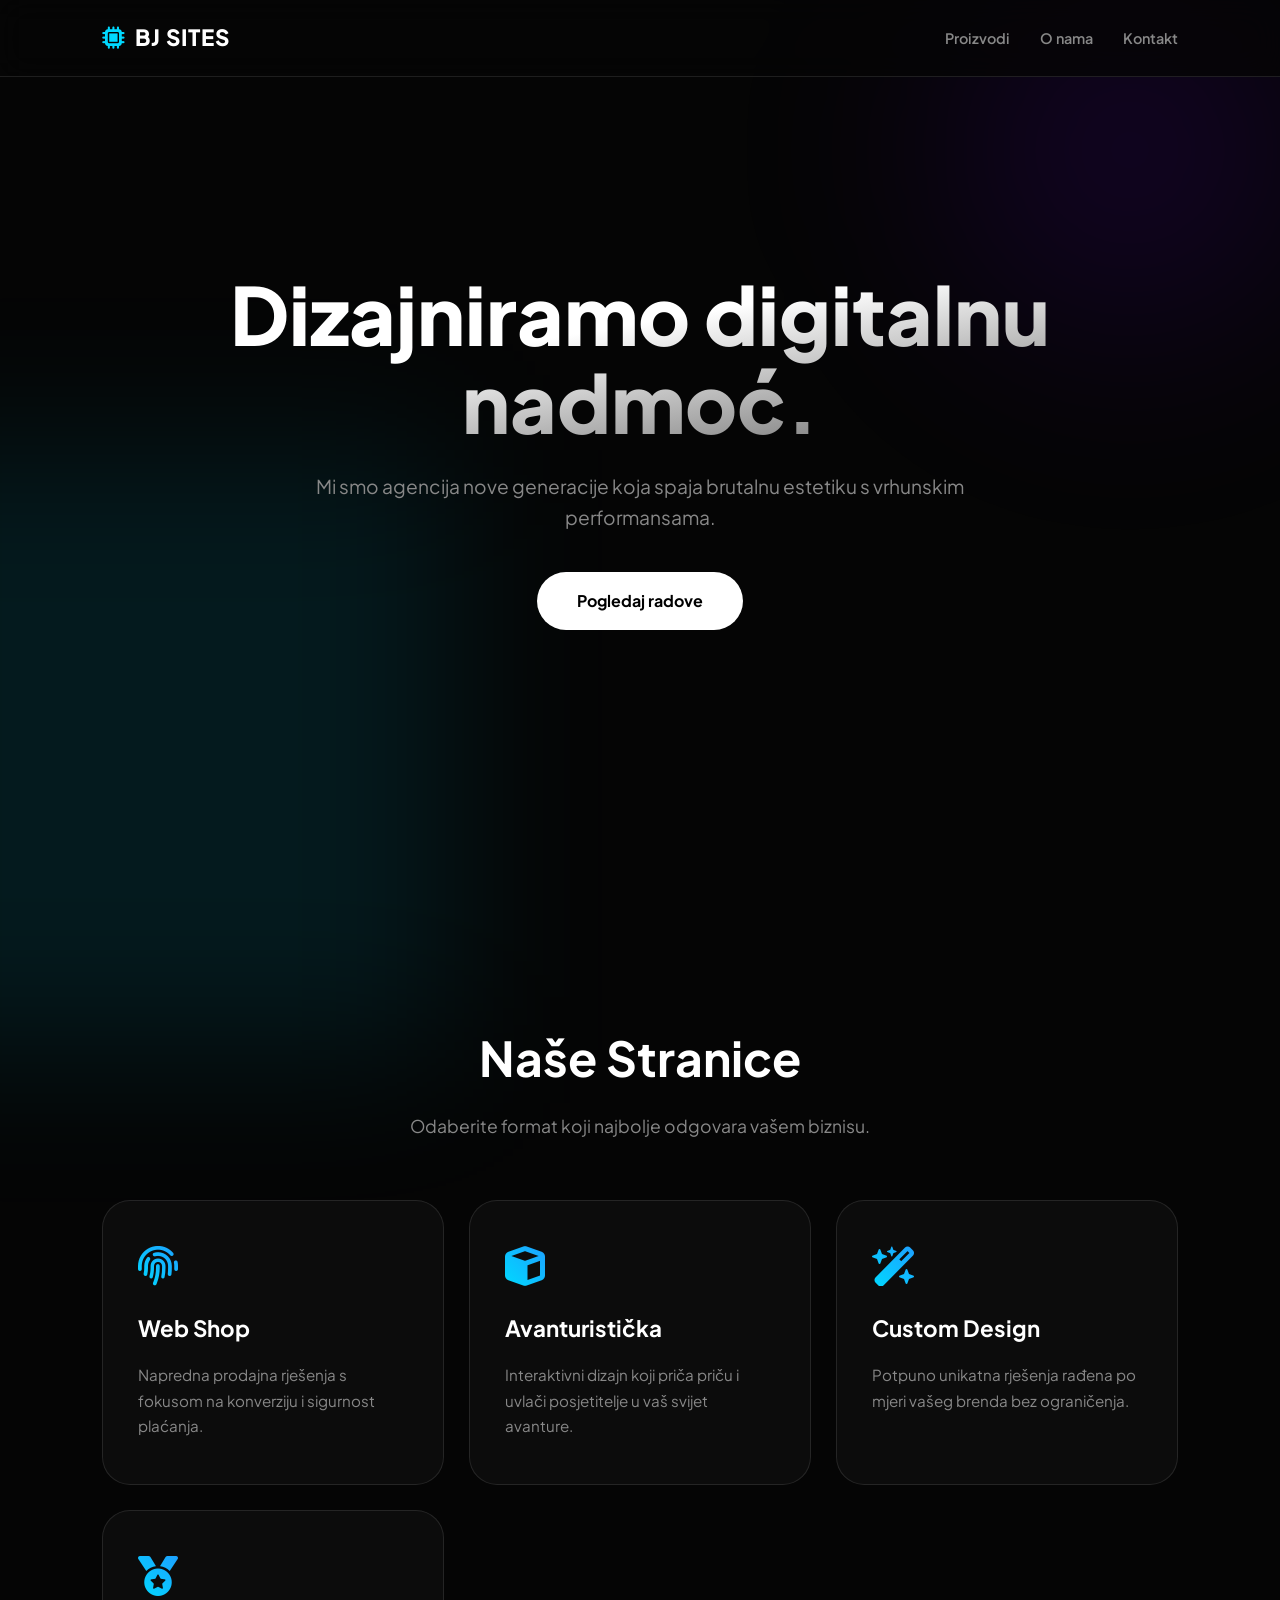
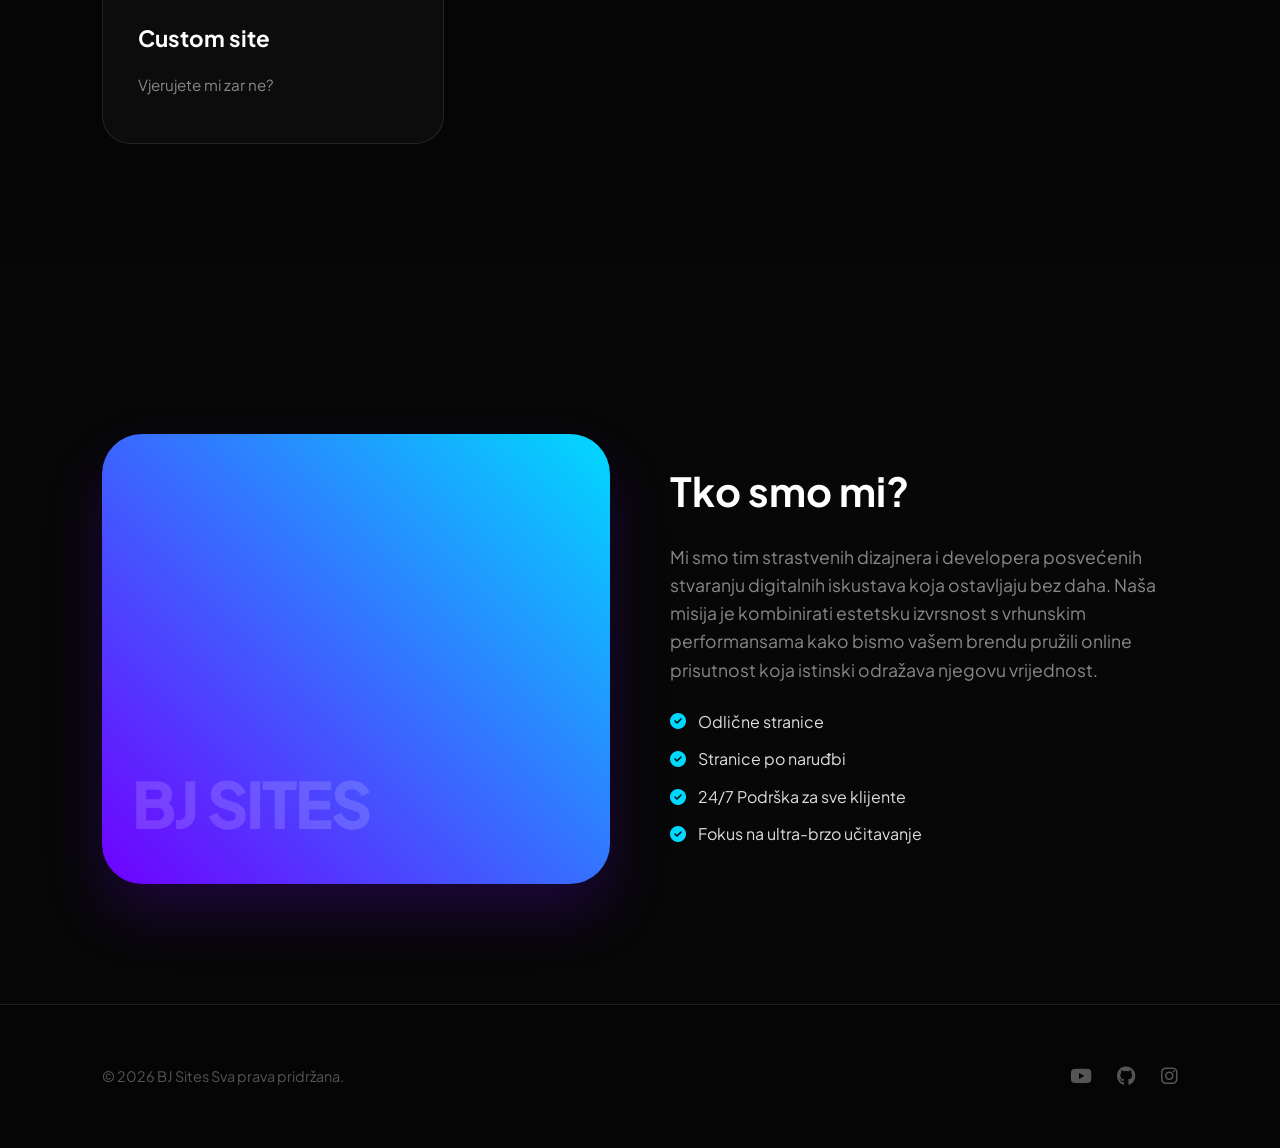
==== index.html @ 7a5087a1 "Initial Commit" ====
<!DOCTYPE html>
<html lang="hr">

<head>
    <meta charset="UTF-8">
    <meta name="viewport" content="width=device-width, initial-scale=1.0">
    <title>BJ Sites | Digitalna Nadmoć</title>
    <link href="https://fonts.googleapis.com/css2?family=Plus+Jakarta+Sans:wght@300;400;600;800&display=swap" rel="stylesheet">
    <link rel="stylesheet" href="https://cdnjs.cloudflare.com/ajax/libs/font-awesome/6.4.0/css/all.min.css">
    
    <style>
        :root {
            --accent: #7000ff;
            --accent-light: #00d9ff;
            --bg: #050505;
            --card-bg: rgba(255, 255, 255, 0.03);
            --border: rgba(255, 255, 255, 0.1);
            --text-gray: #888;
        }

        * {
            margin: 0;
            padding: 0;
            box-sizing: border-box;
            font-family: 'Plus Jakarta Sans', sans-serif;
            scroll-behavior: smooth;
        }

        body {
            background-color: var(--bg);
            color: #fff;
            overflow-x: hidden;
            line-height: 1.6;
        }

        /* Pozadinski efekti */
        .blob {
            position: fixed;
            width: 600px;
            height: 600px;
            background: radial-gradient(circle, rgba(112, 0, 255, 0.15) 0%, transparent 70%);
            z-index: -1;
            filter: blur(80px);
        }

        /* Navigacija */
        nav {
            display: flex;
            justify-content: space-between;
            align-items: center;
            padding: 20px 8%;
            position: fixed;
            width: 100%;
            top: 0;
            background: rgba(5, 5, 5, 0.8);
            backdrop-filter: blur(15px);
            z-index: 1000;
            border-bottom: 1px solid var(--border);
        }

        .logo {
            font-size: 1.4rem;
            font-weight: 800;
            display: flex;
            align-items: center;
            gap: 10px;
            color: #fff;
            text-decoration: none;
            letter-spacing: 1px;
        }

        .logo i {
            color: var(--accent-light);
        }

        nav ul {
            display: flex;
            list-style: none;
            gap: 30px;
        }

        nav ul a {
            text-decoration: none;
            color: var(--text-gray);
            transition: 0.3s;
            font-size: 0.9rem;
            font-weight: 600;
        }

        nav ul a:hover {
            color: var(--accent-light);
        }

        /* Hero Sekcija */
        header {
            height: 100vh;
            display: flex;
            flex-direction: column;
            justify-content: center;
            align-items: center;
            text-align: center;
            padding: 0 10%;
        }

        header h1 {
            font-size: clamp(2.5rem, 8vw, 5rem);
            line-height: 1.1;
            margin-bottom: 25px;
            background: linear-gradient(to bottom right, #fff 40%, #555);
            background-clip: text;
            -webkit-background-clip: text;
            -webkit-text-fill-color: transparent;
            font-weight: 800;
        }

        header p {
            color: var(--text-gray);
            max-width: 650px;
            margin-bottom: 40px;
            font-size: 1.2rem;
        }

        .btn-main {
            padding: 16px 40px;
            background: #fff;
            color: #000;
            border-radius: 50px;
            text-decoration: none;
            font-weight: 700;
            transition: 0.4s;
            border: none;
            cursor: pointer;
        }

        .btn-main:hover {
            transform: scale(1.05) translateY(-3px);
            box-shadow: 0 15px 30px rgba(255, 255, 255, 0.1);
            background: var(--accent-light);
        }

        /* Sekcije općenito */
        .section {
            padding: 120px 8%;
        }

        .section-title {
            font-size: clamp(2rem, 5vw, 3rem);
            margin-bottom: 15px;
            text-align: center;
        }

        .section-subtitle {
            color: var(--text-gray);
            text-align: center;
            margin-bottom: 60px;
            font-size: 1.1rem;
        }

        /* Kartice (Cards) Grid */
        .cards-grid {
            display: grid;
            grid-template-columns: repeat(auto-fit, minmax(280px, 1fr));
            gap: 25px;
        }

        .card {
            background: var(--card-bg);
            border: 1px solid var(--border);
            padding: 45px 35px;
            border-radius: 28px;
            transition: all 0.4s cubic-bezier(0.175, 0.885, 0.32, 1.275);
            position: relative;
            overflow: hidden;
            display: flex;
            flex-direction: column;
            height: 100%;
        }

        .card:hover {
            transform: translateY(-12px);
            border-color: var(--accent-light);
            background: rgba(255, 255, 255, 0.06);
            box-shadow: 0 25px 50px rgba(0, 0, 0, 0.5);
        }

        .card i {
    font-size: 2.5rem;
    margin-bottom: 25px;
    
    /* 1. Definisanje gradijenta kao pozadine */
    background: linear-gradient(45deg, var(--accent-light), var(--accent));
    
    /* 2. Isecanje pozadine na tekst */
    -webkit-background-clip: text;
    background-clip: text; /* Standardna verzija radi bolje kompatibilnosti */
    
    /* 3. Postavljanje boje teksta na transparentno (OVO JE KLJUČNO) */
    -webkit-text-fill-color: transparent; 
    color: transparent; /* Fallback */
}

        .card h3 {
            font-size: 1.4rem;
            margin-bottom: 15px;
            font-weight: 700;
        }

        .card p {
            color: var(--text-gray);
            font-size: 0.95rem;
            line-height: 1.7;
        }

        /* O nama sekcija */
        .about-grid {
            display: grid;
            grid-template-columns: 1fr 1fr;
            gap: 60px;
            align-items: center;
            margin-top: 50px;
        }

        .about-img {
            width: 100%;
            height: 450px;
            background: linear-gradient(45deg, var(--accent), var(--accent-light));
            border-radius: 40px;
            position: relative;
            box-shadow: 0 30px 60px rgba(112, 0, 255, 0.2);
        }

        .about-tag {
            position: absolute;
            bottom: 30px;
            left: 30px;
            font-weight: 900;
            font-size: 4rem;
            opacity: 0.15;
            letter-spacing: -2px;
        }

        .check-list {
            list-style: none;
            margin-top: 25px;
        }

        .check-list li {
            margin-bottom: 12px;
            display: flex;
            align-items: center;
            gap: 12px;
            color: #ddd;
        }

        .check-list i {
            color: var(--accent-light);
        }

        /* Footer */
        footer {
            padding: 60px 8%;
            border-top: 1px solid var(--border);
            display: flex;
            justify-content: space-between;
            align-items: center;
            color: #555;
            font-size: 0.9rem;
        }

        .social-icons {
            display: flex;
            gap: 25px;
        }

        .social-icons i {
            font-size: 1.2rem;
            cursor: pointer;
            transition: 0.3s;
        }

        .social-icons i:hover {
            color: var(--accent-light);
        }

        /* Mobitel prilagodba */
        @media (max-width: 992px) {
            .about-grid { grid-template-columns: 1fr; }
            nav ul { display: none; }
            header h1 { font-size: 3.5rem; }
        }
    </style>
</head>

<body>

    <div class="blob" style="top: -150px; right: -150px;"></div>
    <div class="blob" style="bottom: -150px; left: -150px; background: rgba(0, 217, 255, 0.1);"></div>

    <nav>
        <a href="#" class="logo"><i class="fas fa-microchip"></i> BJ SITES</a>
        <ul>
            <li><a href="#proizvodi">Proizvodi</a></li>
            <li><a href="#onama">O nama</a></li>
            <li><a href="#kontakt">Kontakt</a></li>
        </ul>
    </nav>

    <header>
        <h1>Dizajniramo digitalnu nadmoć.</h1>
        <p>Mi smo agencija nove generacije koja spaja brutalnu estetiku s vrhunskim performansama.</p>
        <a href="#proizvodi" class="btn-main">Pogledaj radove</a>
    </header>

    <section id="proizvodi" class="section">
        <h2 class="section-title">Naše Stranice</h2>
        <p class="section-subtitle">Odaberite format koji najbolje odgovara vašem biznisu.</p>
        
        <div class="cards-grid">
            <div class="card">
                <i class="fas fa-fingerprint"></i>
                <h3>Web Shop</h3>
                <p>Napredna prodajna rješenja s fokusom na konverziju i sigurnost plaćanja.</p>
            </div>

            <div class="card">
                <i class="fas fa-cube"></i>
                <h3>Avanturistička</h3>
                <p>Interaktivni dizajn koji priča priču i uvlači posjetitelje u vaš svijet avanture.</p>
            </div>

            <div class="card">
                <i class="fas fa-wand-magic-sparkles"></i>
                <h3>Custom Design</h3>
                <p>Potpuno unikatna rješenja rađena po mjeri vašeg brenda bez ograničenja.</p>
            </div>

            <div class="card">
                <i class="fas fa-medal"></i>
                <h3>Custom site</h3>
                <p>Vjerujete mi zar ne?</p>
            </div>
        </div>
    </section>

    <section id="onama" class="section" style="background: rgba(255,255,255,0.01);">
        <div class="about-grid">
            <div class="about-img">
                <div class="about-tag">BJ SITES</div>
            </div>
            <div>
                <h2 style="font-size: 2.5rem; margin-bottom: 20px;">Tko smo mi?</h2>
                <p style="color: var(--text-gray); font-size: 1.1rem;">
                    Mi smo tim strastvenih dizajnera i developera posvećenih stvaranju digitalnih iskustava koja ostavljaju bez daha. Naša misija je kombinirati estetsku izvrsnost s vrhunskim performansama kako bismo vašem brendu pružili online prisutnost koja istinski odražava njegovu vrijednost.
                </p>
                <ul class="check-list">
                    <li><i class="fas fa-check-circle"></i> Odlične stranice</li>
                    <li><i class="fas fa-check-circle"></i> Stranice po naruđbi</li>
                    <li><i class="fas fa-check-circle"></i> 24/7 Podrška za sve klijente</li>
                    <li><i class="fas fa-check-circle"></i> Fokus na ultra-brzo učitavanje</li>
                </ul>
            </div>
        </div>
    </section>

    <footer>
        <div>&copy; 2026 BJ Sites Sva prava pridržana.</div>
        <div class="social-icons">
            <i class="fab fa-youtube"></i>
            <i class="fab fa-github"></i>
            <i class="fab fa-instagram"></i>
        </div>
    </footer>

</body>
</html>
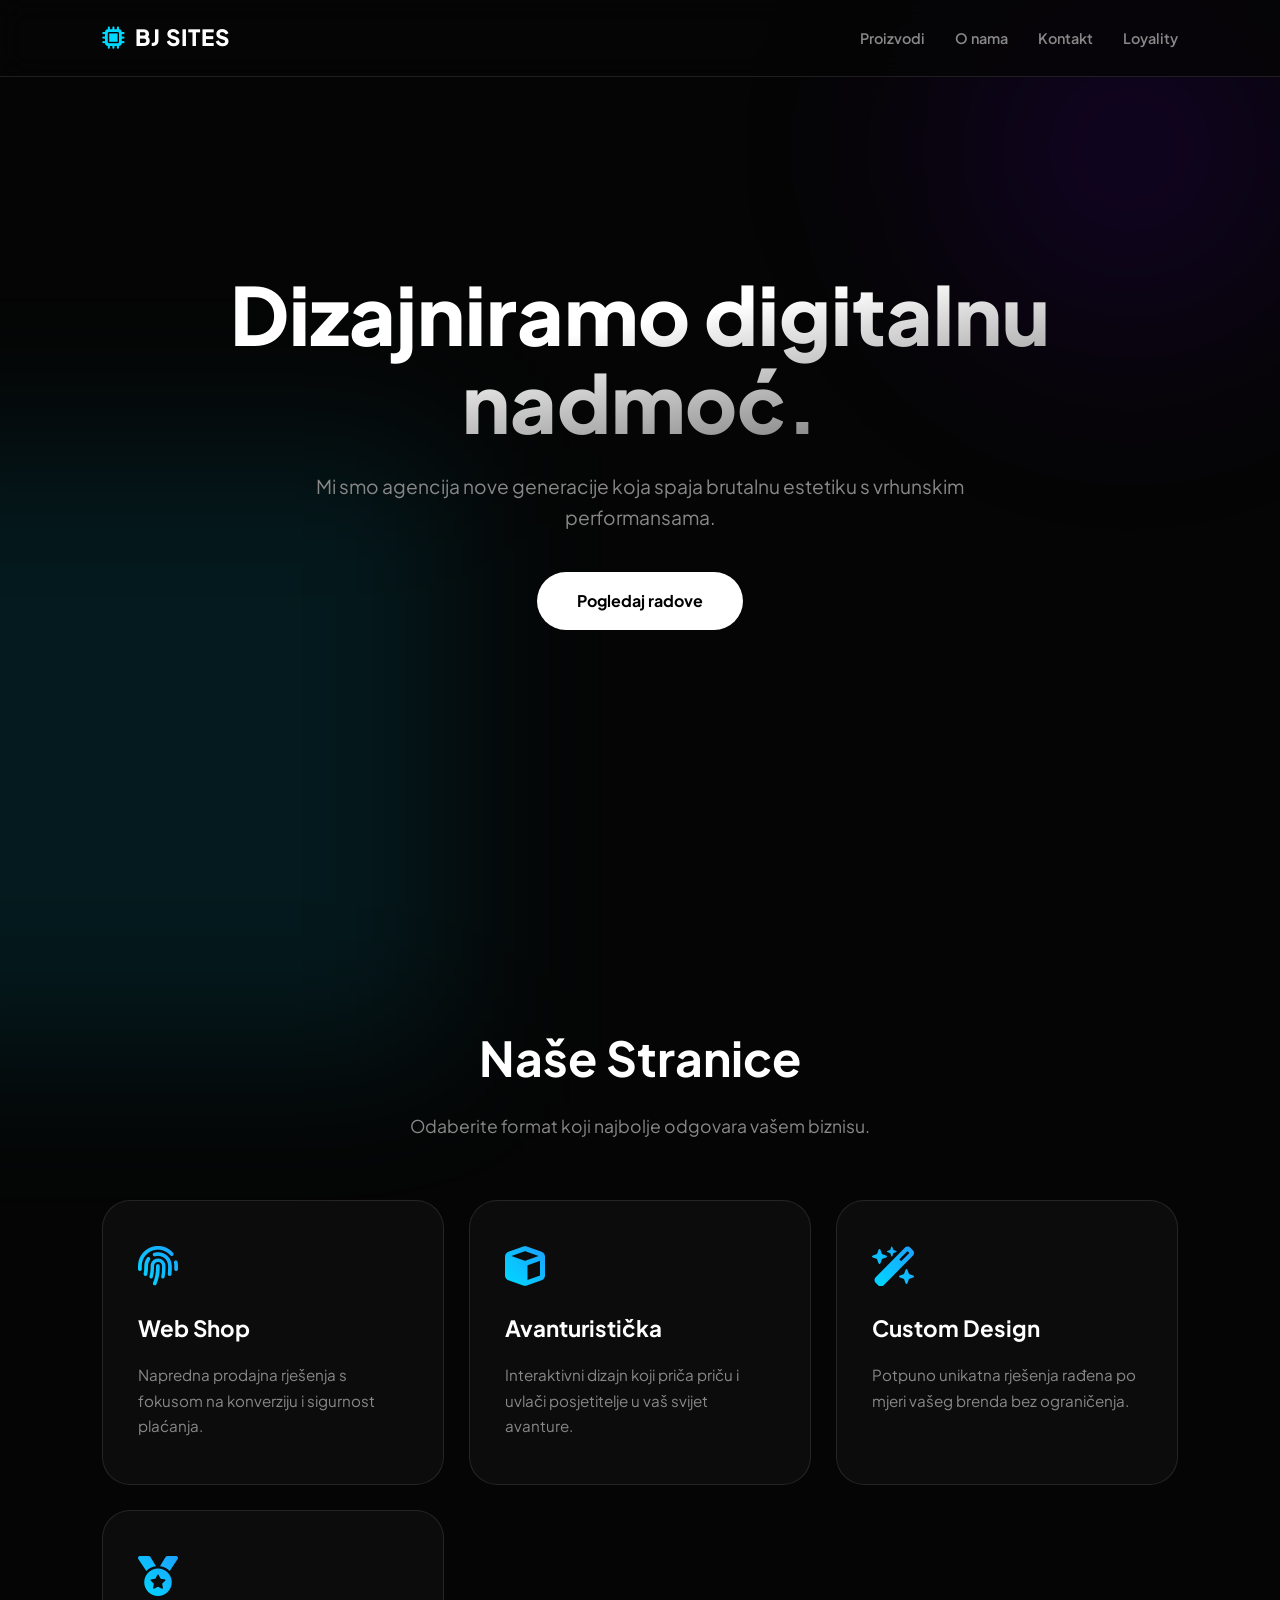
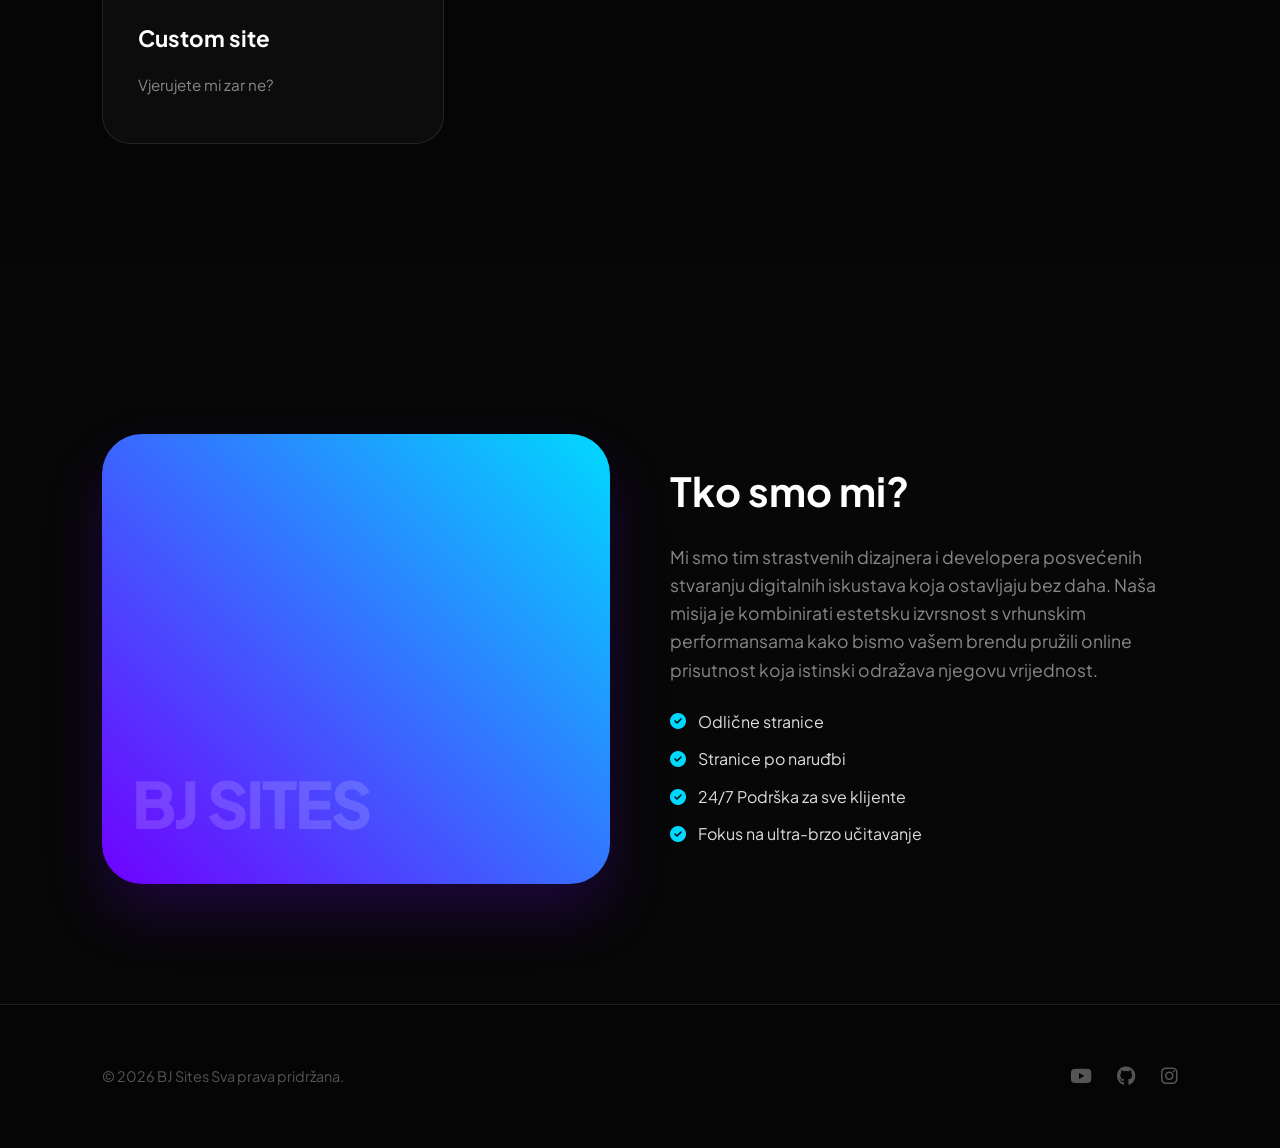
==== commit b1e2cad4: "loyality" ====
--- a/index.html
+++ b/index.html
@@ -4,291 +4,11 @@
 <head>
     <meta charset="UTF-8">
     <meta name="viewport" content="width=device-width, initial-scale=1.0">
-    <title>BJ Sites | Digitalna Nadmoć</title>
-    <link href="https://fonts.googleapis.com/css2?family=Plus+Jakarta+Sans:wght@300;400;600;800&display=swap" rel="stylesheet">
+    <title>BJ Sites</title>
+    <link href="https://fonts.googleapis.com/css2?family=Plus+Jakarta+Sans:wght@300;400;600;800&display=swap"
+        rel="stylesheet">
     <link rel="stylesheet" href="https://cdnjs.cloudflare.com/ajax/libs/font-awesome/6.4.0/css/all.min.css">
-    
-    <style>
-        :root {
-            --accent: #7000ff;
-            --accent-light: #00d9ff;
-            --bg: #050505;
-            --card-bg: rgba(255, 255, 255, 0.03);
-            --border: rgba(255, 255, 255, 0.1);
-            --text-gray: #888;
-        }
-
-        * {
-            margin: 0;
-            padding: 0;
-            box-sizing: border-box;
-            font-family: 'Plus Jakarta Sans', sans-serif;
-            scroll-behavior: smooth;
-        }
-
-        body {
-            background-color: var(--bg);
-            color: #fff;
-            overflow-x: hidden;
-            line-height: 1.6;
-        }
-
-        /* Pozadinski efekti */
-        .blob {
-            position: fixed;
-            width: 600px;
-            height: 600px;
-            background: radial-gradient(circle, rgba(112, 0, 255, 0.15) 0%, transparent 70%);
-            z-index: -1;
-            filter: blur(80px);
-        }
-
-        /* Navigacija */
-        nav {
-            display: flex;
-            justify-content: space-between;
-            align-items: center;
-            padding: 20px 8%;
-            position: fixed;
-            width: 100%;
-            top: 0;
-            background: rgba(5, 5, 5, 0.8);
-            backdrop-filter: blur(15px);
-            z-index: 1000;
-            border-bottom: 1px solid var(--border);
-        }
-
-        .logo {
-            font-size: 1.4rem;
-            font-weight: 800;
-            display: flex;
-            align-items: center;
-            gap: 10px;
-            color: #fff;
-            text-decoration: none;
-            letter-spacing: 1px;
-        }
-
-        .logo i {
-            color: var(--accent-light);
-        }
-
-        nav ul {
-            display: flex;
-            list-style: none;
-            gap: 30px;
-        }
-
-        nav ul a {
-            text-decoration: none;
-            color: var(--text-gray);
-            transition: 0.3s;
-            font-size: 0.9rem;
-            font-weight: 600;
-        }
-
-        nav ul a:hover {
-            color: var(--accent-light);
-        }
-
-        /* Hero Sekcija */
-        header {
-            height: 100vh;
-            display: flex;
-            flex-direction: column;
-            justify-content: center;
-            align-items: center;
-            text-align: center;
-            padding: 0 10%;
-        }
-
-        header h1 {
-            font-size: clamp(2.5rem, 8vw, 5rem);
-            line-height: 1.1;
-            margin-bottom: 25px;
-            background: linear-gradient(to bottom right, #fff 40%, #555);
-            background-clip: text;
-            -webkit-background-clip: text;
-            -webkit-text-fill-color: transparent;
-            font-weight: 800;
-        }
-
-        header p {
-            color: var(--text-gray);
-            max-width: 650px;
-            margin-bottom: 40px;
-            font-size: 1.2rem;
-        }
-
-        .btn-main {
-            padding: 16px 40px;
-            background: #fff;
-            color: #000;
-            border-radius: 50px;
-            text-decoration: none;
-            font-weight: 700;
-            transition: 0.4s;
-            border: none;
-            cursor: pointer;
-        }
-
-        .btn-main:hover {
-            transform: scale(1.05) translateY(-3px);
-            box-shadow: 0 15px 30px rgba(255, 255, 255, 0.1);
-            background: var(--accent-light);
-        }
-
-        /* Sekcije općenito */
-        .section {
-            padding: 120px 8%;
-        }
-
-        .section-title {
-            font-size: clamp(2rem, 5vw, 3rem);
-            margin-bottom: 15px;
-            text-align: center;
-        }
-
-        .section-subtitle {
-            color: var(--text-gray);
-            text-align: center;
-            margin-bottom: 60px;
-            font-size: 1.1rem;
-        }
-
-        /* Kartice (Cards) Grid */
-        .cards-grid {
-            display: grid;
-            grid-template-columns: repeat(auto-fit, minmax(280px, 1fr));
-            gap: 25px;
-        }
-
-        .card {
-            background: var(--card-bg);
-            border: 1px solid var(--border);
-            padding: 45px 35px;
-            border-radius: 28px;
-            transition: all 0.4s cubic-bezier(0.175, 0.885, 0.32, 1.275);
-            position: relative;
-            overflow: hidden;
-            display: flex;
-            flex-direction: column;
-            height: 100%;
-        }
-
-        .card:hover {
-            transform: translateY(-12px);
-            border-color: var(--accent-light);
-            background: rgba(255, 255, 255, 0.06);
-            box-shadow: 0 25px 50px rgba(0, 0, 0, 0.5);
-        }
-
-        .card i {
-    font-size: 2.5rem;
-    margin-bottom: 25px;
-    
-    /* 1. Definisanje gradijenta kao pozadine */
-    background: linear-gradient(45deg, var(--accent-light), var(--accent));
-    
-    /* 2. Isecanje pozadine na tekst */
-    -webkit-background-clip: text;
-    background-clip: text; /* Standardna verzija radi bolje kompatibilnosti */
-    
-    /* 3. Postavljanje boje teksta na transparentno (OVO JE KLJUČNO) */
-    -webkit-text-fill-color: transparent; 
-    color: transparent; /* Fallback */
-}
-
-        .card h3 {
-            font-size: 1.4rem;
-            margin-bottom: 15px;
-            font-weight: 700;
-        }
-
-        .card p {
-            color: var(--text-gray);
-            font-size: 0.95rem;
-            line-height: 1.7;
-        }
-
-        /* O nama sekcija */
-        .about-grid {
-            display: grid;
-            grid-template-columns: 1fr 1fr;
-            gap: 60px;
-            align-items: center;
-            margin-top: 50px;
-        }
-
-        .about-img {
-            width: 100%;
-            height: 450px;
-            background: linear-gradient(45deg, var(--accent), var(--accent-light));
-            border-radius: 40px;
-            position: relative;
-            box-shadow: 0 30px 60px rgba(112, 0, 255, 0.2);
-        }
-
-        .about-tag {
-            position: absolute;
-            bottom: 30px;
-            left: 30px;
-            font-weight: 900;
-            font-size: 4rem;
-            opacity: 0.15;
-            letter-spacing: -2px;
-        }
-
-        .check-list {
-            list-style: none;
-            margin-top: 25px;
-        }
-
-        .check-list li {
-            margin-bottom: 12px;
-            display: flex;
-            align-items: center;
-            gap: 12px;
-            color: #ddd;
-        }
-
-        .check-list i {
-            color: var(--accent-light);
-        }
-
-        /* Footer */
-        footer {
-            padding: 60px 8%;
-            border-top: 1px solid var(--border);
-            display: flex;
-            justify-content: space-between;
-            align-items: center;
-            color: #555;
-            font-size: 0.9rem;
-        }
-
-        .social-icons {
-            display: flex;
-            gap: 25px;
-        }
-
-        .social-icons i {
-            font-size: 1.2rem;
-            cursor: pointer;
-            transition: 0.3s;
-        }
-
-        .social-icons i:hover {
-            color: var(--accent-light);
-        }
-
-        /* Mobitel prilagodba */
-        @media (max-width: 992px) {
-            .about-grid { grid-template-columns: 1fr; }
-            nav ul { display: none; }
-            header h1 { font-size: 3.5rem; }
-        }
-    </style>
+    <link rel="stylesheet" href="style.css">
 </head>
 
 <body>
@@ -302,6 +22,7 @@
             <li><a href="#proizvodi">Proizvodi</a></li>
             <li><a href="#onama">O nama</a></li>
             <li><a href="#kontakt">Kontakt</a></li>
+            <li><a href="loyality.html">Loyality</a></li>
         </ul>
     </nav>
 
@@ -314,7 +35,7 @@
     <section id="proizvodi" class="section">
         <h2 class="section-title">Naše Stranice</h2>
         <p class="section-subtitle">Odaberite format koji najbolje odgovara vašem biznisu.</p>
-        
+
         <div class="cards-grid">
             <div class="card">
                 <i class="fas fa-fingerprint"></i>
@@ -350,7 +71,9 @@
             <div>
                 <h2 style="font-size: 2.5rem; margin-bottom: 20px;">Tko smo mi?</h2>
                 <p style="color: var(--text-gray); font-size: 1.1rem;">
-                    Mi smo tim strastvenih dizajnera i developera posvećenih stvaranju digitalnih iskustava koja ostavljaju bez daha. Naša misija je kombinirati estetsku izvrsnost s vrhunskim performansama kako bismo vašem brendu pružili online prisutnost koja istinski odražava njegovu vrijednost.
+                    Mi smo tim strastvenih dizajnera i developera posvećenih stvaranju digitalnih iskustava koja
+                    ostavljaju bez daha. Naša misija je kombinirati estetsku izvrsnost s vrhunskim performansama kako
+                    bismo vašem brendu pružili online prisutnost koja istinski odražava njegovu vrijednost.
                 </p>
                 <ul class="check-list">
                     <li><i class="fas fa-check-circle"></i> Odlične stranice</li>
@@ -372,4 +95,5 @@
     </footer>
 
 </body>
+
 </html>
--- a/style.css
+++ b/style.css
@@ -0,0 +1,289 @@
+ :root {
+     --accent: #7000ff;
+     --accent-light: #00d9ff;
+     --bg: #050505;
+     --card-bg: rgba(255, 255, 255, 0.03);
+     --border: rgba(255, 255, 255, 0.1);
+     --text-gray: #888;
+ }
+
+ * {
+     margin: 0;
+     padding: 0;
+     box-sizing: border-box;
+     font-family: 'Plus Jakarta Sans', sans-serif;
+     scroll-behavior: smooth;
+ }
+
+ body {
+     background-color: var(--bg);
+     color: #fff;
+     overflow-x: hidden;
+     line-height: 1.6;
+ }
+
+ /* Pozadinski efekti */
+ .blob {
+     position: fixed;
+     width: 600px;
+     height: 600px;
+     background: radial-gradient(circle, rgba(112, 0, 255, 0.15) 0%, transparent 70%);
+     z-index: -1;
+     filter: blur(80px);
+ }
+
+ /* Navigacija */
+ nav {
+     display: flex;
+     justify-content: space-between;
+     align-items: center;
+     padding: 20px 8%;
+     position: fixed;
+     width: 100%;
+     top: 0;
+     background: rgba(5, 5, 5, 0.8);
+     backdrop-filter: blur(15px);
+     z-index: 1000;
+     border-bottom: 1px solid var(--border);
+ }
+
+ .logo {
+     font-size: 1.4rem;
+     font-weight: 800;
+     display: flex;
+     align-items: center;
+     gap: 10px;
+     color: #fff;
+     text-decoration: none;
+     letter-spacing: 1px;
+ }
+
+ .logo i {
+     color: var(--accent-light);
+ }
+
+ nav ul {
+     display: flex;
+     list-style: none;
+     gap: 30px;
+ }
+
+ nav ul a {
+     text-decoration: none;
+     color: var(--text-gray);
+     transition: 0.3s;
+     font-size: 0.9rem;
+     font-weight: 600;
+ }
+
+ nav ul a:hover {
+     color: var(--accent-light);
+ }
+
+ /* Hero Sekcija */
+ header {
+     height: 100vh;
+     display: flex;
+     flex-direction: column;
+     justify-content: center;
+     align-items: center;
+     text-align: center;
+     padding: 0 10%;
+ }
+
+ header h1 {
+     font-size: clamp(2.5rem, 8vw, 5rem);
+     line-height: 1.1;
+     margin-bottom: 25px;
+     background: linear-gradient(to bottom right, #fff 40%, #555);
+     background-clip: text;
+     -webkit-background-clip: text;
+     -webkit-text-fill-color: transparent;
+     font-weight: 800;
+ }
+
+ header p {
+     color: var(--text-gray);
+     max-width: 650px;
+     margin-bottom: 40px;
+     font-size: 1.2rem;
+ }
+
+ .btn-main {
+     padding: 16px 40px;
+     background: #fff;
+     color: #000;
+     border-radius: 50px;
+     text-decoration: none;
+     font-weight: 700;
+     transition: 0.4s;
+     border: none;
+     cursor: pointer;
+ }
+
+ .btn-main:hover {
+     transform: scale(1.05) translateY(-3px);
+     box-shadow: 0 15px 30px rgba(255, 255, 255, 0.1);
+     background: var(--accent-light);
+ }
+
+ /* Sekcije općenito */
+ .section {
+     padding: 120px 8%;
+ }
+
+ .section-title {
+     font-size: clamp(2rem, 5vw, 3rem);
+     margin-bottom: 15px;
+     text-align: center;
+ }
+
+ .section-subtitle {
+     color: var(--text-gray);
+     text-align: center;
+     margin-bottom: 60px;
+     font-size: 1.1rem;
+ }
+
+ /* Kartice (Cards) Grid */
+ .cards-grid {
+     display: grid;
+     grid-template-columns: repeat(auto-fit, minmax(280px, 1fr));
+     gap: 25px;
+ }
+
+ .card {
+     background: var(--card-bg);
+     border: 1px solid var(--border);
+     padding: 45px 35px;
+     border-radius: 28px;
+     transition: all 0.4s cubic-bezier(0.175, 0.885, 0.32, 1.275);
+     position: relative;
+     overflow: hidden;
+     display: flex;
+     flex-direction: column;
+     height: 100%;
+ }
+
+ .card:hover {
+     transform: translateY(-12px);
+     border-color: var(--accent-light);
+     background: rgba(255, 255, 255, 0.06);
+     box-shadow: 0 25px 50px rgba(0, 0, 0, 0.5);
+ }
+
+ .card i {
+     font-size: 2.5rem;
+     margin-bottom: 25px;
+
+     /* 1. Definisanje gradijenta kao pozadine */
+     background: linear-gradient(45deg, var(--accent-light), var(--accent));
+
+     /* 2. Isecanje pozadine na tekst */
+     -webkit-background-clip: text;
+     background-clip: text;
+     /* Standardna verzija radi bolje kompatibilnosti */
+
+     /* 3. Postavljanje boje teksta na transparentno (OVO JE KLJUČNO) */
+     -webkit-text-fill-color: transparent;
+     color: transparent;
+     /* Fallback */
+ }
+
+ .card h3 {
+     font-size: 1.4rem;
+     margin-bottom: 15px;
+     font-weight: 700;
+ }
+
+ .card p {
+     color: var(--text-gray);
+     font-size: 0.95rem;
+     line-height: 1.7;
+ }
+
+ /* O nama sekcija */
+ .about-grid {
+     display: grid;
+     grid-template-columns: 1fr 1fr;
+     gap: 60px;
+     align-items: center;
+     margin-top: 50px;
+ }
+
+ .about-img {
+     width: 100%;
+     height: 450px;
+     background: linear-gradient(45deg, var(--accent), var(--accent-light));
+     border-radius: 40px;
+     position: relative;
+     box-shadow: 0 30px 60px rgba(112, 0, 255, 0.2);
+ }
+
+ .about-tag {
+     position: absolute;
+     bottom: 30px;
+     left: 30px;
+     font-weight: 900;
+     font-size: 4rem;
+     opacity: 0.15;
+     letter-spacing: -2px;
+ }
+
+ .check-list {
+     list-style: none;
+     margin-top: 25px;
+ }
+
+ .check-list li {
+     margin-bottom: 12px;
+     display: flex;
+     align-items: center;
+     gap: 12px;
+     color: #ddd;
+ }
+
+ .check-list i {
+     color: var(--accent-light);
+ }
+
+ /* Footer */
+ footer {
+     padding: 60px 8%;
+     border-top: 1px solid var(--border);
+     display: flex;
+     justify-content: space-between;
+     align-items: center;
+     color: #555;
+     font-size: 0.9rem;
+ }
+
+ .social-icons {
+     display: flex;
+     gap: 25px;
+ }
+
+ .social-icons i {
+     font-size: 1.2rem;
+     cursor: pointer;
+     transition: 0.3s;
+ }
+
+ .social-icons i:hover {
+     color: var(--accent-light);
+ }
+
+ /* Mobitel prilagodba */
+ @media (max-width: 992px) {
+     .about-grid {
+         grid-template-columns: 1fr;
+     }
+
+     nav ul {
+         display: none;
+     }
+
+     header h1 {
+         font-size: 3.5rem;
+     }
+ }
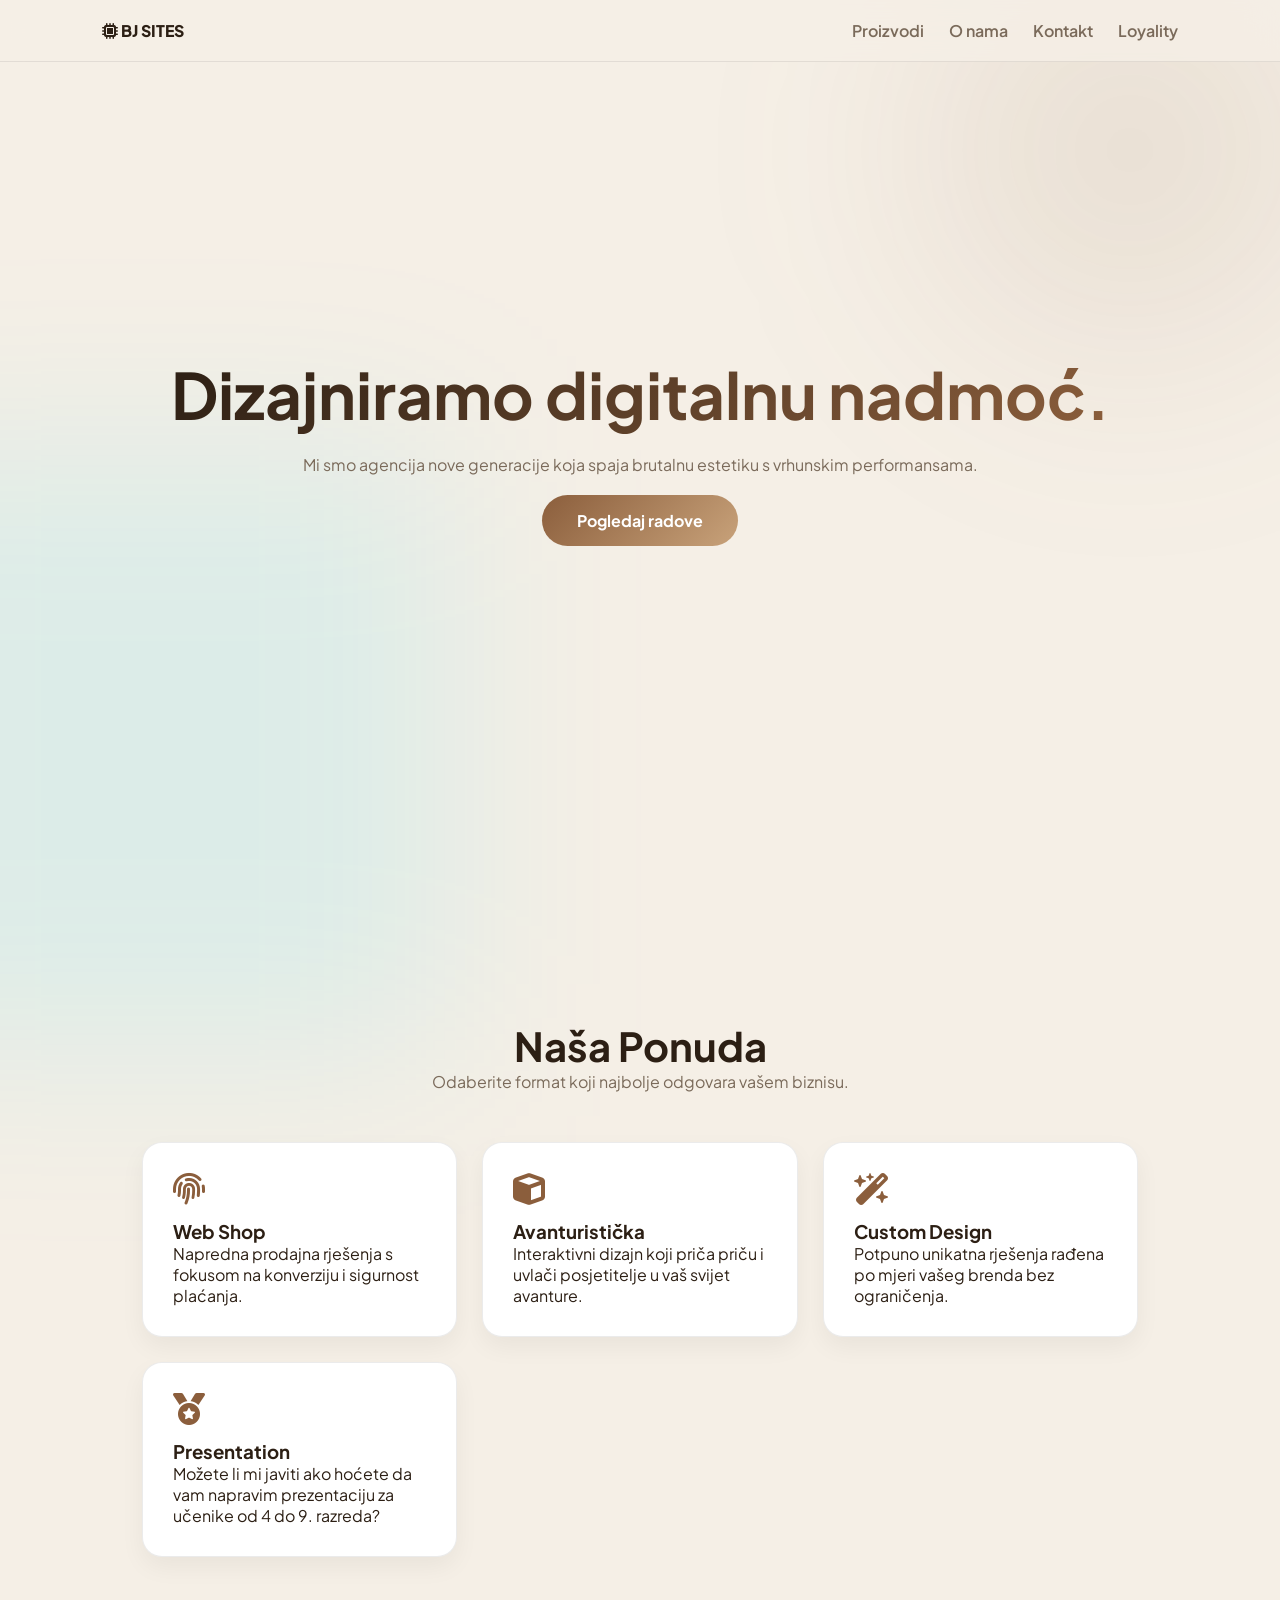
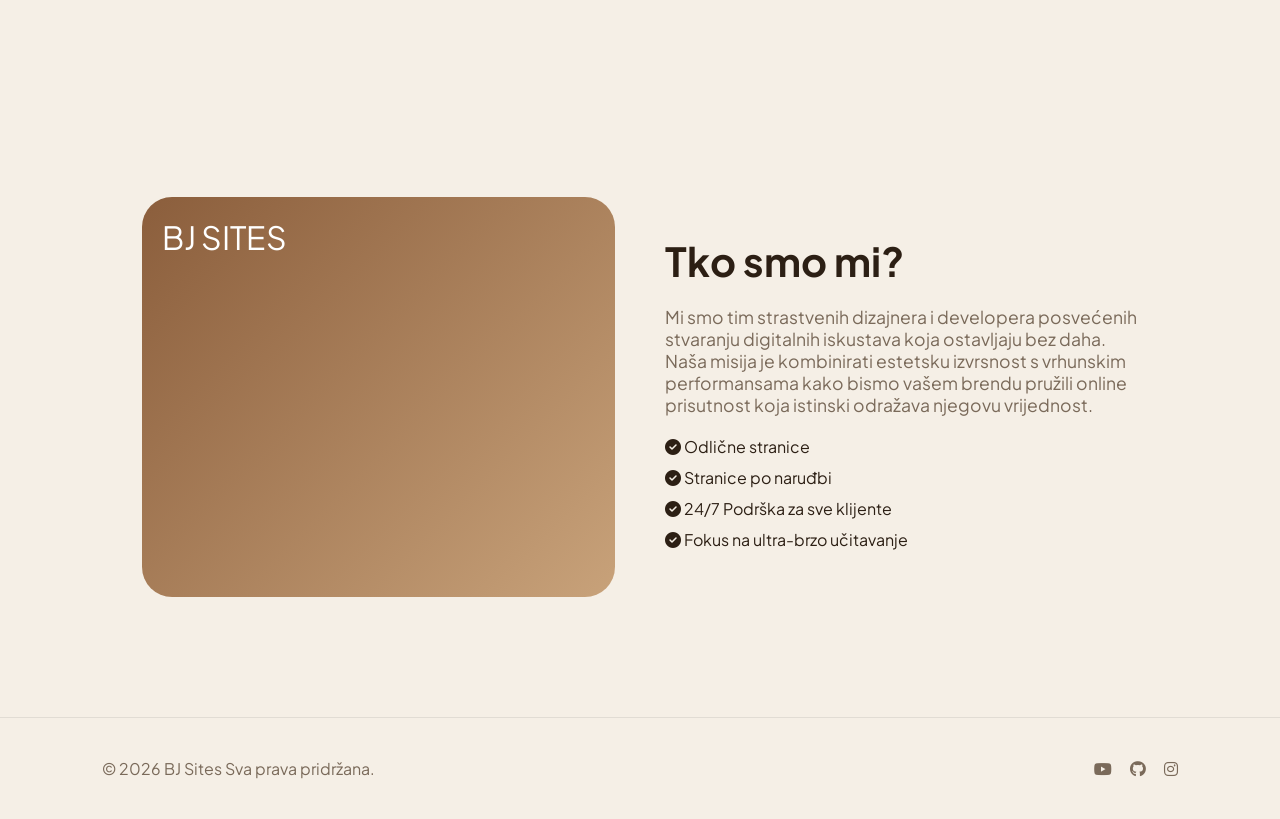
==== commit c3798b72: "pa pa matija" ====
--- a/index.html
+++ b/index.html
@@ -33,7 +33,7 @@
     </header>
 
     <section id="proizvodi" class="section">
-        <h2 class="section-title">Naše Stranice</h2>
+        <h2 class="section-title">Naša Ponuda</h2>
         <p class="section-subtitle">Odaberite format koji najbolje odgovara vašem biznisu.</p>
 
         <div class="cards-grid">
@@ -57,8 +57,8 @@
 
             <div class="card">
                 <i class="fas fa-medal"></i>
-                <h3>Custom site</h3>
-                <p>Vjerujete mi zar ne?</p>
+                <h3>Presentation</h3>
+                <p>Možete li mi javiti ako hoćete da vam napravim prezentaciju za učenike od 4 do 9. razreda?</p>
             </div>
         </div>
     </section>
--- a/style.css
+++ b/style.css
@@ -1,289 +1,218 @@
- :root {
-     --accent: #7000ff;
-     --accent-light: #00d9ff;
-     --bg: #050505;
-     --card-bg: rgba(255, 255, 255, 0.03);
-     --border: rgba(255, 255, 255, 0.1);
-     --text-gray: #888;
- }
-
- * {
-     margin: 0;
-     padding: 0;
-     box-sizing: border-box;
-     font-family: 'Plus Jakarta Sans', sans-serif;
-     scroll-behavior: smooth;
- }
-
- body {
-     background-color: var(--bg);
-     color: #fff;
-     overflow-x: hidden;
-     line-height: 1.6;
- }
-
- /* Pozadinski efekti */
- .blob {
-     position: fixed;
-     width: 600px;
-     height: 600px;
-     background: radial-gradient(circle, rgba(112, 0, 255, 0.15) 0%, transparent 70%);
-     z-index: -1;
-     filter: blur(80px);
- }
-
- /* Navigacija */
- nav {
-     display: flex;
-     justify-content: space-between;
-     align-items: center;
-     padding: 20px 8%;
-     position: fixed;
-     width: 100%;
-     top: 0;
-     background: rgba(5, 5, 5, 0.8);
-     backdrop-filter: blur(15px);
-     z-index: 1000;
-     border-bottom: 1px solid var(--border);
- }
-
- .logo {
-     font-size: 1.4rem;
-     font-weight: 800;
-     display: flex;
-     align-items: center;
-     gap: 10px;
-     color: #fff;
-     text-decoration: none;
-     letter-spacing: 1px;
- }
-
- .logo i {
-     color: var(--accent-light);
- }
-
- nav ul {
-     display: flex;
-     list-style: none;
-     gap: 30px;
- }
-
- nav ul a {
-     text-decoration: none;
-     color: var(--text-gray);
-     transition: 0.3s;
-     font-size: 0.9rem;
-     font-weight: 600;
- }
-
- nav ul a:hover {
-     color: var(--accent-light);
- }
-
- /* Hero Sekcija */
- header {
-     height: 100vh;
-     display: flex;
-     flex-direction: column;
-     justify-content: center;
-     align-items: center;
-     text-align: center;
-     padding: 0 10%;
- }
-
- header h1 {
-     font-size: clamp(2.5rem, 8vw, 5rem);
-     line-height: 1.1;
-     margin-bottom: 25px;
-     background: linear-gradient(to bottom right, #fff 40%, #555);
-     background-clip: text;
-     -webkit-background-clip: text;
-     -webkit-text-fill-color: transparent;
-     font-weight: 800;
- }
-
- header p {
-     color: var(--text-gray);
-     max-width: 650px;
-     margin-bottom: 40px;
-     font-size: 1.2rem;
- }
-
- .btn-main {
-     padding: 16px 40px;
-     background: #fff;
-     color: #000;
-     border-radius: 50px;
-     text-decoration: none;
-     font-weight: 700;
-     transition: 0.4s;
-     border: none;
-     cursor: pointer;
- }
-
- .btn-main:hover {
-     transform: scale(1.05) translateY(-3px);
-     box-shadow: 0 15px 30px rgba(255, 255, 255, 0.1);
-     background: var(--accent-light);
- }
-
- /* Sekcije općenito */
- .section {
-     padding: 120px 8%;
- }
-
- .section-title {
-     font-size: clamp(2rem, 5vw, 3rem);
-     margin-bottom: 15px;
-     text-align: center;
- }
-
- .section-subtitle {
-     color: var(--text-gray);
-     text-align: center;
-     margin-bottom: 60px;
-     font-size: 1.1rem;
- }
-
- /* Kartice (Cards) Grid */
- .cards-grid {
-     display: grid;
-     grid-template-columns: repeat(auto-fit, minmax(280px, 1fr));
-     gap: 25px;
- }
-
- .card {
-     background: var(--card-bg);
-     border: 1px solid var(--border);
-     padding: 45px 35px;
-     border-radius: 28px;
-     transition: all 0.4s cubic-bezier(0.175, 0.885, 0.32, 1.275);
-     position: relative;
-     overflow: hidden;
-     display: flex;
-     flex-direction: column;
-     height: 100%;
- }
-
- .card:hover {
-     transform: translateY(-12px);
-     border-color: var(--accent-light);
-     background: rgba(255, 255, 255, 0.06);
-     box-shadow: 0 25px 50px rgba(0, 0, 0, 0.5);
- }
-
- .card i {
-     font-size: 2.5rem;
-     margin-bottom: 25px;
-
-     /* 1. Definisanje gradijenta kao pozadine */
-     background: linear-gradient(45deg, var(--accent-light), var(--accent));
-
-     /* 2. Isecanje pozadine na tekst */
-     -webkit-background-clip: text;
-     background-clip: text;
-     /* Standardna verzija radi bolje kompatibilnosti */
-
-     /* 3. Postavljanje boje teksta na transparentno (OVO JE KLJUČNO) */
-     -webkit-text-fill-color: transparent;
-     color: transparent;
-     /* Fallback */
- }
-
- .card h3 {
-     font-size: 1.4rem;
-     margin-bottom: 15px;
-     font-weight: 700;
- }
-
- .card p {
-     color: var(--text-gray);
-     font-size: 0.95rem;
-     line-height: 1.7;
- }
-
- /* O nama sekcija */
- .about-grid {
-     display: grid;
-     grid-template-columns: 1fr 1fr;
-     gap: 60px;
-     align-items: center;
-     margin-top: 50px;
- }
-
- .about-img {
-     width: 100%;
-     height: 450px;
-     background: linear-gradient(45deg, var(--accent), var(--accent-light));
-     border-radius: 40px;
-     position: relative;
-     box-shadow: 0 30px 60px rgba(112, 0, 255, 0.2);
- }
-
- .about-tag {
-     position: absolute;
-     bottom: 30px;
-     left: 30px;
-     font-weight: 900;
-     font-size: 4rem;
-     opacity: 0.15;
-     letter-spacing: -2px;
- }
-
- .check-list {
-     list-style: none;
-     margin-top: 25px;
- }
-
- .check-list li {
-     margin-bottom: 12px;
-     display: flex;
-     align-items: center;
-     gap: 12px;
-     color: #ddd;
- }
-
- .check-list i {
-     color: var(--accent-light);
- }
-
- /* Footer */
- footer {
-     padding: 60px 8%;
-     border-top: 1px solid var(--border);
-     display: flex;
-     justify-content: space-between;
-     align-items: center;
-     color: #555;
-     font-size: 0.9rem;
- }
-
- .social-icons {
-     display: flex;
-     gap: 25px;
- }
-
- .social-icons i {
-     font-size: 1.2rem;
-     cursor: pointer;
-     transition: 0.3s;
- }
-
- .social-icons i:hover {
-     color: var(--accent-light);
- }
-
- /* Mobitel prilagodba */
- @media (max-width: 992px) {
-     .about-grid {
-         grid-template-columns: 1fr;
-     }
-
-     nav ul {
-         display: none;
-     }
-
-     header h1 {
-         font-size: 3.5rem;
-     }
- }+:root {
+    --accent: #8b5e3c;        /* smeđa */
+    --accent-light: #c8a27a;  /* svijetla bež */
+    
+    --bg: #f5efe6;            /* glavna bež pozadina */
+    --card-bg: #ffffff;
+    --border: rgba(0, 0, 0, 0.08);
+
+    --text-main: #2c1f14;     /* tamno smeđa */
+    --text-gray: #7a6a5a;
+}
+
+/* RESET */
+* {
+    margin: 0;
+    padding: 0;
+    box-sizing: border-box;
+    font-family: 'Plus Jakarta Sans', sans-serif;
+}
+
+body {
+    background: var(--bg);
+    color: var(--text-main);
+}
+
+/* BLOBS (topli glow) */
+.blob {
+    position: fixed;
+    width: 600px;
+    height: 600px;
+    background: radial-gradient(circle, rgba(139, 94, 60, 0.15), transparent 70%);
+    filter: blur(100px);
+    z-index: -1;
+}
+
+/* NAVBAR */
+nav {
+    display: flex;
+    justify-content: space-between;
+    align-items: center;
+    padding: 20px 8%;
+    position: fixed;
+    width: 100%;
+    top: 0;
+    background: rgba(245, 239, 230, 0.8);
+    backdrop-filter: blur(15px);
+    border-bottom: 1px solid var(--border);
+}
+
+.logo {
+    font-weight: 800;
+    text-decoration: none;
+    color: var(--text-main);
+}
+
+nav ul {
+    display: flex;
+    gap: 25px;
+    list-style: none;
+}
+
+nav ul a {
+    text-decoration: none;
+    color: var(--text-gray);
+    font-weight: 600;
+}
+
+nav ul a:hover {
+    color: var(--accent);
+}
+
+/* HERO */
+header {
+    height: 100vh;
+    display: flex;
+    flex-direction: column;
+    justify-content: center;
+    align-items: center;
+    padding: 0 10%;
+    text-align: center;
+}
+
+header h1 {
+    font-size: 4rem;
+    background: linear-gradient(135deg, #2c1f14, #8b5e3c);
+    -webkit-background-clip: text;
+    -webkit-text-fill-color: transparent;
+}
+
+header p {
+    color: var(--text-gray);
+    margin: 20px 0;
+}
+
+/* BUTTON */
+.btn-main {
+    padding: 15px 35px;
+    border-radius: 50px;
+    background: linear-gradient(135deg, var(--accent), var(--accent-light));
+    color: #fff;
+    text-decoration: none;
+    font-weight: bold;
+    transition: 0.3s;
+}
+
+.btn-main:hover {
+    transform: translateY(-3px);
+    box-shadow: 0 10px 25px rgba(139, 94, 60, 0.3);
+}
+
+/* SECTIONS */
+.section {
+    padding: 120px 8%;
+    max-width: 1200px;
+    margin: auto;
+}
+
+.section-title {
+    text-align: center;
+    font-size: 2.5rem;
+}
+
+.section-subtitle {
+    text-align: center;
+    color: var(--text-gray);
+    margin-bottom: 50px;
+}
+
+/* CARDS */
+.cards-grid {
+    display: grid;
+    grid-template-columns: repeat(auto-fit, minmax(250px, 1fr));
+    gap: 25px;
+}
+
+.card {
+    background: var(--card-bg);
+    padding: 30px;
+    border-radius: 20px;
+    border: 1px solid var(--border);
+    box-shadow: 0 10px 25px rgba(0,0,0,0.05);
+    transition: 0.3s;
+}
+
+.card:hover {
+    transform: translateY(-10px);
+    box-shadow: 0 20px 40px rgba(139, 94, 60, 0.15);
+}
+
+.card i {
+    font-size: 2rem;
+    margin-bottom: 15px;
+    color: var(--accent);
+}
+
+/* ABOUT */
+.about-grid {
+    display: grid;
+    grid-template-columns: 1fr 1fr;
+    gap: 50px;
+    align-items: center;
+}
+
+.about-img {
+    height: 400px;
+    border-radius: 30px;
+    background: linear-gradient(135deg, var(--accent), var(--accent-light));
+}
+
+.about-tag {
+    padding: 20px;
+    color: white;
+    font-size: 2rem;
+}
+
+/* LIST */
+.check-list {
+    list-style: none;
+    margin-top: 20px;
+}
+
+.check-list li {
+    margin-bottom: 10px;
+}
+
+/* FOOTER */
+footer {
+    padding: 40px 8%;
+    display: flex;
+    justify-content: space-between;
+    border-top: 1px solid var(--border);
+    color: var(--text-gray);
+}
+
+.social-icons i {
+    margin-left: 15px;
+    cursor: pointer;
+    transition: 0.3s;
+}
+
+.social-icons i:hover {
+    color: var(--accent);
+}
+
+/* RESPONSIVE */
+@media (max-width: 900px) {
+    .about-grid {
+        grid-template-columns: 1fr;
+    }
+
+    nav ul {
+        display: none;
+    }
+
+    header h1 {
+        font-size: 2.5rem;
+    }
+}
